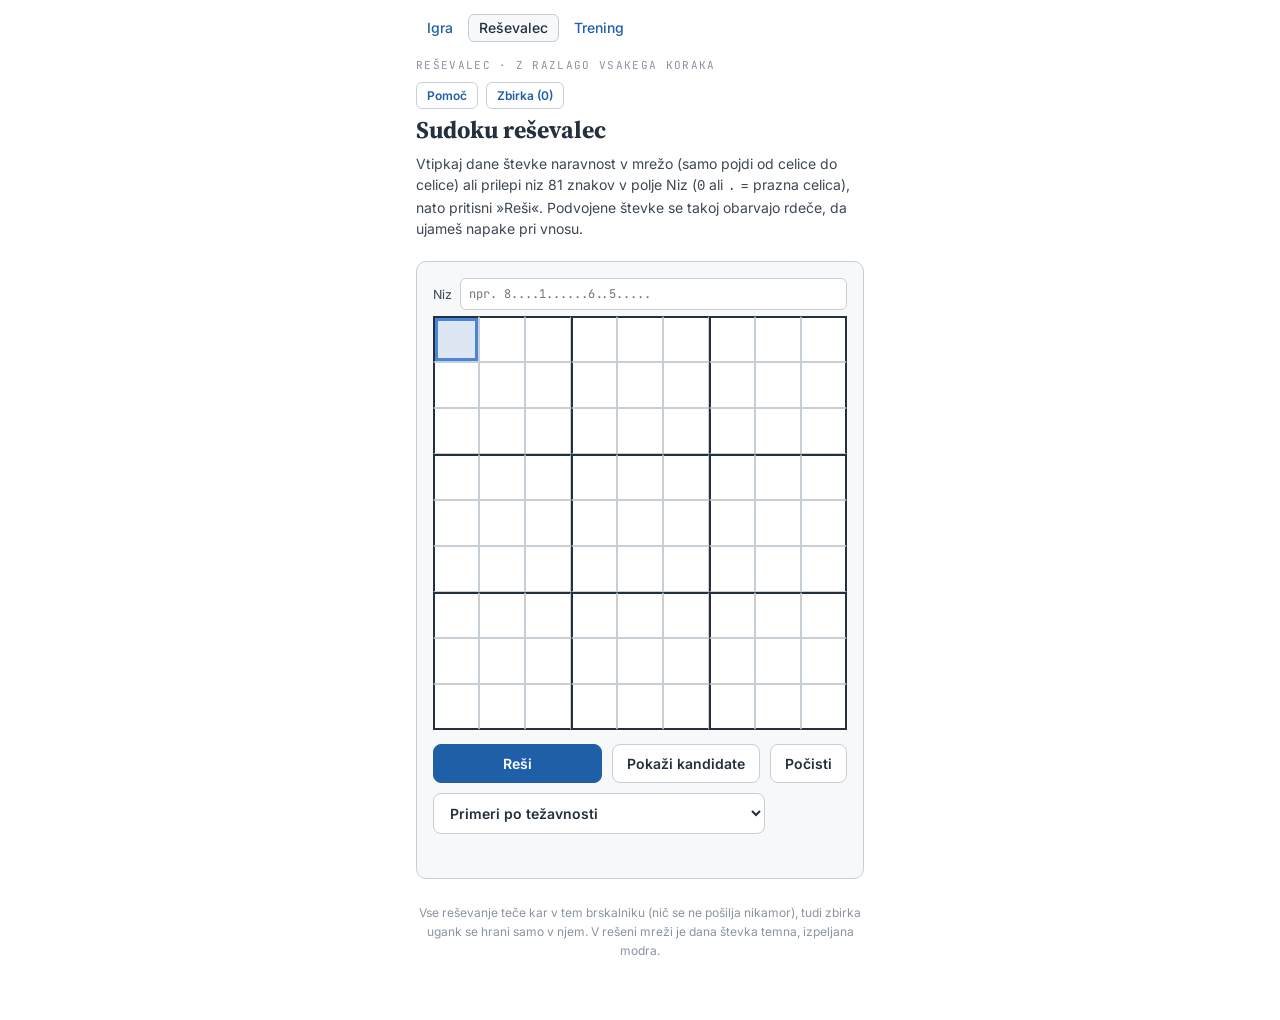
==== app/index.html @ 5d98befe "Naloga 10, korak 2: filtri in razvrščanje v oknu zbirke igre, krajši namig (D1), Pomoč igre - shared" ====
<!DOCTYPE html>
<html lang="sl">
<head>
<meta charset="UTF-8">
<meta name="viewport" content="width=device-width, initial-scale=1.0, maximum-scale=1">
<title>Sudoku reševalec</title>
<link rel="preconnect" href="https://fonts.googleapis.com">
<link href="https://fonts.googleapis.com/css2?family=JetBrains+Mono:wght@400;500;700&family=Source+Serif+4:opsz,wght@8..60,400;8..60,600;8..60,700&family=Inter:wght@400;500;600;700&display=swap" rel="stylesheet">
<link rel="stylesheet" href="../shared/base.css?v=2026-10-12.1941">
<link rel="stylesheet" href="../shared/zbirka.css?v=2026-10-12.1941">
<link rel="stylesheet" href="../shared/pomoc.css?v=2026-10-12.1941">
<link rel="stylesheet" href="app.css?v=2026-10-12.1941">
</head>
<body>

<header class="top">
  <nav id="aplikacije" class="aplikacije" aria-label="Aplikacije">
    <a href="../igra/index.html">Igra</a>
    <a href="../app/index.html" aria-current="page">Reševalec</a>
    <a href="../trening/index.html">Trening</a>
  </nav>
  <div class="top-row">
    <p class="eyebrow">Reševalec &middot; z razlago vsakega koraka</p>
    <div class="top-actions">
      <button type="button" id="pomocBtn" class="top-btn">Pomoč</button>
      <button type="button" id="libraryBtn" class="top-btn">Zbirka (0)</button>
    </div>
  </div>
  <h1>Sudoku reševalec</h1>
  <p>Vtipkaj dane števke naravnost v mrežo (samo pojdi od celice do celice) ali prilepi niz 81 znakov v polje Niz (<code>0</code> ali <code>.</code> = prazna celica), nato pritisni »Reši«. Podvojene števke se takoj obarvajo rdeče, da ujameš napake pri vnosu.</p>
</header>

<main>
  <div class="card">
    <label class="prilepi">Niz <input type="text" id="nizDanosti" autocomplete="off" spellcheck="false" placeholder="npr. 8....1......6..5....." aria-describedby="nizStatus"></label>
    <div id="nizStatus" aria-live="polite"></div>
    <div id="inputGrid"></div>
    <div class="btn-row">
      <button class="primary" id="solveBtn">Reši</button>
      <button id="candBtn">Pokaži kandidate</button>
      <button id="clearBtn">Počisti</button>
      <select id="exampleSelect" aria-label="Naloži vgrajen primer">
        <option value="" disabled selected hidden>Primeri po težavnosti</option>
      </select>
    </div>
    <div id="primerOpis" class="primer-opis" hidden></div>
    <div id="status"></div>
  </div>

  <div class="card" id="candSection" style="display:none;">
    <h2>Možni kandidati</h2>
    <p class="cand-hint">Krepke temne števke so dane. Ostalo so vse števke, ki jih glede na vrstico/stolpec/blok še ni mogoče izključiti (brez tehnik).</p>
    <div id="candidateGrid"></div>
  </div>

  <div class="card" id="results">
    <h2>Rešitev</h2>
    <div class="legend-grid">
      <span><b class="vz-dana">5</b>dana</span>
      <span><b class="vz-izpeljana">5</b>izpeljana</span>
    </div>
    <div id="solvedGrid"></div>
    <p class="cand-hint" style="margin-top:-6px;">Tapni mrežo za povečavo.</p>
    <div class="summary" id="summary"></div>
    <div id="saveRow" class="save-row" style="display:none;">
      <div id="saveMsg"></div>
      <div id="saveFields" class="save-fields">
        <label>Težavnost <select id="saveDifficulty"></select></label>
        <label>Opomba <input type="text" id="saveNote" maxlength="200" placeholder="neobvezno" autocomplete="off"></label>
      </div>
    </div>
    <button class="primary" id="openStepsBtn" style="width:100%;">Pokaži korake reševanja</button>
  </div>

  <div class="card" id="stepsCard" style="display:none;">
    <h2>Koraki reševanja</h2>
    <label class="filter-korakov">Pokaži <select id="stepsFilter"></select></label>
    <div class="steps-toolbar">
      <span id="progress"></span>
      <button id="resetChecks" class="majhen">Počisti kljukice</button>
    </div>
    <ol id="steps"></ol>
  </div>
</main>

<div id="lightbox">
  <span id="lightboxHint">tapni za zapiranje</span>
  <button id="lightboxClose" type="button">✕</button>
  <div id="lightboxScroll"><div id="lightboxInner"></div></div>
</div>

<div id="library" class="dialog" role="dialog" aria-modal="true" aria-labelledby="libTitle">
  <div class="dialog-panel">
    <div class="dialog-glava">
      <h2 id="libTitle">Zbirka ugank</h2>
      <button type="button" id="libClose" class="dialog-zapri" aria-label="Zapri">✕</button>
    </div>
    <p class="cand-hint">Zbirka je ista kot v igri. Izvoz zapiše vse uganke v datoteko Markdown. Uvoz jih doda obstoječim – pri isti uganki ohrani obstoječi zapis in dopolni le manjkajoče podatke. Brisanje odstrani uganko skupaj s shranjenim napredkom v igri. Vgrajeni primeri (seznam »Primeri po težavnosti«) niso del zbirke in se vanjo ne shranijo.</p>
    <div class="lib-tools">
      <button type="button" id="libExport">Izvozi</button>
      <button type="button" id="libImport">Uvozi</button>
      <button type="button" id="libDeleteAll" class="zbirka-izbrisi-vse">Izbriši vse</button>
      <input type="file" id="libFile" accept=".md,.txt,text/markdown,text/plain" hidden>
    </div>
    <div id="libStatus" class="lib-status"></div>
    <ul id="libList" class="zbirka-seznam"></ul>
  </div>
</div>

<div id="pomocDialog" class="dialog" role="dialog" aria-modal="true" aria-labelledby="pomocNaslov">
  <div class="dialog-panel dialog-navodila">
    <div class="dialog-glava">
      <h2 id="pomocNaslov">Pomoč</h2>
      <button type="button" class="dialog-zapri" data-zapri aria-label="Zapri">✕</button>
    </div>

    <h3 class="navodila-razdelek">Kako deluje</h3>
    <p>Vtipkaj dane števke v mrežo (s puščicami se premikaš med celicami) ali prilepi niz 81 znakov v polje <b>Niz</b> – prazna celica je <code>0</code> ali <code>.</code>. Vgrajeno uganko izbereš v seznamu <b>Primeri po težavnosti</b>: za vsako stopnjo in vsako tehniko je en primer, v vrstici je njegova glavna tehnika. Pod seznamom sta nato težavnost primera in vse tehnike, ki jih reševalec pri njem uporabi – glavna je krepko. Če je ista števka dvakrat v vrstici, stolpcu ali bloku, se obarva rdeče.</p>
    <p><b>Reši</b> uganko reši po korakih, kot bi jo reševal človek: v vsakem koraku uporabi najlažjo tehniko, ki kaj najde. <b>Pokaži kandidate</b> pokaže števke, ki so v praznih celicah še mogoče glede na vrstico, stolpec in blok – brez tehnik. <b>Počisti</b> izprazni mrežo.</p>

    <h3 class="navodila-razdelek">Rešitev in koraki</h3>
    <p>Pod rešeno mrežo je povzetek: katere tehnike je reševalec uporabil in kolikokrat. Dana števka je temna, izpeljana modra. Dotik mreže jo poveča.</p>
    <p><b>Pokaži korake reševanja</b> našteje korake z razlago. <b>Pokaži na mreži</b> pri koraku pokaže malo mrežo z oznakami koraka (pomen barv je pod njo); dotik male mreže jo poveča. S kljukico ob koraku označiš, da si ga že naredil, <b>Počisti kljukice</b> jih pobriše.</p>
    <p>Z okencem <b>Pokaži</b> na vrhu korakov izbereš, katere korake vidiš: vse, brez enojčkov ali samo korake ene tehnike. Koraki ostanejo oštevilčeni kot v celem seznamu, kljukice in števec veljajo za vse korake. Gumb ↑ spodaj desno te vrne na vrh strani.</p>
    <p>Povečano mrežo zapreš z dotikom, z ✕ ali s tipko <kbd>Esc</kbd>.</p>

    <h3 class="navodila-razdelek">Zbirka ugank</h3>
    <p>Uganko z natanko eno rešitvijo reševalec po reševanju shrani v zbirko in ji izračuna težavnost; težavnost in opombo lahko spremeniš v kartici <b>Rešitev</b>. Zbirka je ista kot v igri – isti seznam in isto število na gumbu <b>Zbirka</b>. V oknu <b>Zbirka ugank</b> uganko odpreš ali izbrišeš, z <b>Izvozi</b> in <b>Uvozi</b> zbirko preneseš na drugo napravo. Vgrajeni primeri niso del zbirke.</p>

    <h3 class="navodila-razdelek">Težavnost</h3>
    <p>Težavnost uganke je najtežja raven tehnik, brez katere uganke ni mogoče rešiti:</p>
    <ul id="pomocStopnje" class="navodila-stopnje"></ul>
    <p>Stopnja pove, katere tehnike zadoščajo. Reševalec lahko izbere drugo pot in uporabi druge tehnike – pri težki uganki na primer dve napredni, čeprav zadošča ena.</p>
    <p>Uganka, ki potrebuje tehnike, ki jih reševalec še ne pozna (brez ugibanja je ne reši), dobi <b>Presega tehnike</b>; reševalec jo reši s poskusom in protislovjem.</p>

    <h3 class="navodila-razdelek">Tehnike</h3>
    <p>Oznake tehnik so iste kot v treningu in igri. Pri koraku je tehnika napisana z oznako, npr. <b>4 · Skriti par</b> (angleško ime pokaže namig miške).</p>
    <div id="pomocTehnike"></div>
  </div>
</div>

<footer class="note">Vse reševanje teče kar v tem brskalniku (nič se ne pošilja nikamor), tudi zbirka ugank se hrani samo v njem. V rešeni mreži je dana števka temna, izpeljana modra.</footer>

<script src="../shared/engine.js?v=2026-10-12.1941"></script>
<script src="../shared/stanje.js?v=2026-10-12.1941"></script>
<script src="../shared/zbirka.js?v=2026-10-12.1941"></script>
<script src="../shared/zbirka-ui.js?v=2026-10-12.1941"></script>
<script src="../shared/generator.js?v=2026-10-12.1941"></script>
<script src="../shared/pomoc.js?v=2026-10-12.1941"></script>
<script src="../shared/sheme.js?v=2026-10-12.1941"></script>
<script src="../shared/navigacija.js?v=2026-10-12.1941"></script>
<script src="app.js?v=2026-10-12.1941"></script>
<script src="zbirka.js?v=2026-10-12.1941"></script>
</body>
</html>
---- shared/base.css ----
/* shared/base.css — skupne osnove za vse tri Sudoku aplikacije (reševalec, trening
   tehnik in igra). Vsebuje samo tisto, kar velja povsod. */

* {
  box-sizing: border-box;
}

/* Paleta, skupna vsem trem aplikacijam (faza 5, docs/faza5-nacrt.md, N1). Aplikacija doda
   samo svoje (trening barve tehnik, mreža v shared/mreza.css svoje barve). Podlaga strani je
   bela (odločitev 2026-09-23), kartice so sivkaste z obrobo. */
:root {
  --paper: #FFFFFF;
  --card: #F6F8F9;
  --ink: #24303D;
  --ink2: #3C4854;          /* sivo besedilo: opisi, pojasnila */
  --line: #C7CFD6;
  --pencil: #8A94A0;
  --red: #B23A2E;
  --red-bg: #F3DEDA;
  --blue: #1F5FA8;
  --blue-bg: #DDE7F3;
  --green: #2E7D5C;
  --green-bg: #DCEEE5;
  --amber: #9C6B12;
  --amber-bg: #F1E5C9;
  --purple: #7548A0;
  --purple-bg: #E7DEF0;
  /* Pisava značk in oznak ravni (.tag.t-single, .tag.t-pair, .badge-lahka, .badge-srednja):
     temnejša od --green in --amber, da je kontrast na podlagi vsaj 4,5 : 1 (4,7; z --green 4,1,
     z --amber 3,7 - XY-veriga, korak 2). Drugod ostaneta --green in --amber. */
  --green-ink: #2A7355;
  --amber-ink: #865C0F;
  /* Ekspertna raven (XY-veriga, docs/xy-veriga-nacrt.md, razdelek 7, O5): turkizna -
     oznaka koraka .tag.t-expert in značka EKSPERTNA v treningu (kontrast 5,2). */
  --turq: #0B6B6B;
  --turq-bg: #D2EFEF;
  /* Značka težavnosti »Ekstrem« (shared/zbirka.css): jasno turkizna podlaga s temno pisavo
     (6,5), opazno temnejša od --turq-bg (razmerje svetlosti 1,6). */
  --turq-dark: #6CC8C8;
  --turq-dark-ink: #05393A;
  /* Značka težavnosti »Zelo težka«: enak slog v vijolični - srednje močna podlaga s temno
     pisavo (6,3), jasno temnejša od »Težke« (--purple-bg, razmerje svetlosti 2,0). */
  --purple-dark: #B494D1;
  --purple-dark-ink: #2A1545;
  /* Izbrana celica (shared/mreza.css) in fokus v vnosni mreži (reševalec, okno »Nova
     uganka« v igri) - povsod enako (odločitev A2): modrikasta podlaga in 3 px modra obroba. */
  --izbira: #4A86D8;
  --izbira-bg: var(--blue-bg);
  /* Podlagi celic vzorca in izbrisa prikazanega koraka - povsod enaki (naloga 6, O1,
     docs/naloga6-nacrt.md): mreža igre in treninga (shared/mreza.css), mreže »Spoznaj« 3-13,
     mala mreža in povečava v reševalcu, legende, čipa v Pomoči igre in shema v Pomoči. Močnejši od
     --amber-bg / --red-bg, ker se bledi odtenki na nekaterih zaslonih slabo vidijo
     (docs/oznake-nacrt.md, O2); vzorec in izbris loči tudi svetlost. */
  --k-vzorec-bg: #EFD8A0;
  --k-izbris-bg: #F0B4AA;
  /* Kandidat v mreži igre in treninga ter v celicah vzorca in izbrisa v reševalcu (O2) - temnejši
     od --pencil, da je na podlagah zgoraj kontrast vsaj 4,28 : 1. */
  --kand-ink: #4A5561;
}

/* Atribut hidden mora skriti element vedno: pravilo z display (npr. display:flex
   na razredu) bi sicer povozilo privzeto skrivanje brskalnika. */
[hidden] {
  display: none !important;
}

body {
  margin: 0;
  padding: 0 0 60px;
  color: var(--ink);
  background: var(--paper);
  font-family: 'Inter', sans-serif;
}

/* ---------- skupne sestavine (faza 5, N3-N7): glava, kartica, gumbi, noga, oznake
   korakov. Širino glave, vsebine in noge nastavi aplikacija (480 / 560 / 960 px). ---------- */

/* glava: zavihki aplikacij, nadnaslov (z gumbi desno), naslov, neobvezen opis */
header.top {
  padding: 14px 16px 10px;
  margin: 0 auto;
}
/* zavihki »Igra · Reševalec · Trening« v svoji vrstici na vrhu glave (naloga 4c, O8 v
   docs/navigacija-nacrt.md): 28 px visoki, 16 px nad nadnaslovom - glava je višja za 32 px (zgornji
   odmik 26 -> 14 px). Trenutna aplikacija ima podlago kartice in obrobo, drugi dve sta modri povezavi. */
nav.aplikacije {
  display: flex;
  flex-wrap: wrap;
  gap: 4px;
  margin: 0 0 16px;
}
nav.aplikacije a {
  display: inline-block;
  height: 28px;
  line-height: 26px;
  padding: 0 10px;
  border: 1px solid transparent;
  border-radius: 6px;
  font-size: 14px;
  font-weight: 500;
  color: var(--blue);
  text-decoration: none;
}
nav.aplikacije a:hover { text-decoration: underline; }
nav.aplikacije a[aria-current="page"] {
  background: var(--card);
  border-color: var(--line);
  color: var(--ink);
  text-decoration: none;
  cursor: default;
}
header.top .top-row {
  display: flex;
  align-items: center;
  justify-content: space-between;
  gap: 10px;
  flex-wrap: wrap;
  margin: 0 0 6px;
}
header.top .eyebrow {
  font-family: 'JetBrains Mono', monospace;
  font-size: 11px;
  letter-spacing: 0.12em;
  text-transform: uppercase;
  color: var(--pencil);
  margin: 0;
}
header.top h1 {
  font-family: 'Source Serif 4', serif;
  font-weight: 700;
  font-size: 24px;
  line-height: 1.25;
  margin: 0;
}
header.top > p {
  font-size: 14px;
  line-height: 1.5;
  color: var(--ink2);
  margin: 8px 0 0;
}
.top-actions { display: flex; gap: 8px; }
.top-btn {
  font-size: 12px;
  padding: 5px 10px;
  border-radius: 6px;
  color: var(--blue);
}

/* kartica */
.card {
  background: var(--card);
  border: 1px solid var(--line);
  border-radius: 10px;
  padding: 16px;
  margin-top: 12px;
}
.card h2 {
  font-family: 'Source Serif 4', serif;
  font-size: 17px;
  margin: 0 0 8px;
}

/* gumbi: osnovni, glavni (.primary), majhen (.majhen), onemogočen */
button {
  font-family: 'Inter', sans-serif;
  font-weight: 600;
  font-size: 14px;
  padding: 10px 14px;
  border-radius: 8px;
  border: 1px solid var(--line);
  background: #fff;
  color: var(--ink);
  cursor: pointer;
}
button.primary {
  background: var(--blue);
  color: #fff;
  border-color: var(--blue);
}
button:disabled { cursor: default; opacity: 0.4; }
button:not(:disabled):active { filter: brightness(0.94); }
button.majhen { font-size: 12.5px; padding: 7px 11px; }

/* noga */
footer.note {
  margin: 24px auto 0;
  padding: 0 16px;
  font-size: 12px;
  color: var(--pencil);
  line-height: 1.6;
  text-align: center;
}

/* oznaka tehnike pri koraku (reševalec, igra); barva po ravni tehnike iz tagClass()
   v shared/engine.js: lahke zeleno, srednje (1-6) jantarno, napredne (7-12) vijolično,
   ekspertne (13) turkizno, poskus s protislovjem rdeče */
.tag {
  display: inline-block;
  font-family: 'JetBrains Mono', monospace;
  font-size: 11px;
  font-weight: 700;
  letter-spacing: 0.02em;
  padding: 3px 8px;
  border-radius: 5px;
}
.tag.t-single { background: var(--green-bg); color: var(--green-ink); }
.tag.t-pair { background: var(--amber-bg); color: var(--amber-ink); }
.tag.t-advanced { background: var(--purple-bg); color: var(--purple); }
.tag.t-expert { background: var(--turq-bg); color: var(--turq); }
.tag.t-chain { background: var(--red-bg); color: var(--red); }
.tag.t-basic { background: var(--blue-bg); color: var(--blue); }

/* navigacija po straneh (naloga 4c, shared/navigacija.js): kazalo tehnik – oznake E1 … 13 v barvah
   ravni (.tag.t-*), cilj za dotik vsaj 32 px (D3 v docs/navigacija-nacrt.md) – in okrogel plavajoč gumb
   »↑« 44 × 44 px spodaj desno (pri 320 px ne seže nad gumba kartice menija treninga) */
.kazalo-tehnik {
  display: flex;
  flex-wrap: wrap;
  gap: 6px;
}
.kazalo-tehnik button.tag {
  min-width: 36px;
  min-height: 32px;
  padding: 0 8px;
  font-size: 13px;
  line-height: 1;
  border: 1px solid transparent;
  border-radius: 6px;
}
.kazalo-tehnik button.tag:hover { border-color: currentColor; }
/* kazalo z imeni (meni treninga, naloga 6b – izrisiKazaloTehnik(…, { imena: true })): seznam v stolpcih vsaj
   230 px – pri telefonu en, pri 1280 px dva, vrstni red po stolpcih; vrstica je gumb čez vso širino stolpca
   (44 px): oznaka v barvi ravni (mere kot zgoraj), desno slovensko ime krepko in pod njim angleško */
.kazalo-tehnik.z-imeni {
  display: block;
  columns: 230px;
  column-gap: 12px;
}
.kazalo-vrstica {
  display: flex;
  align-items: center;
  gap: 10px;
  width: 100%;
  min-height: 44px;
  margin: 0 0 4px;
  padding: 5px 8px;
  break-inside: avoid;
  border: 1px solid transparent;
  background: transparent;
  text-align: left;
}
.kazalo-vrstica:hover { border-color: var(--line); background: var(--card); }
.kazalo-vrstica .tag {
  display: inline-flex;
  align-items: center;
  justify-content: center;
  flex: none;
  min-width: 36px;
  min-height: 32px;
  padding: 0 8px;
  font-size: 13px;
  line-height: 1;
  border-radius: 6px;
}
.kazalo-imena { display: flex; flex-direction: column; min-width: 0; line-height: 1.2; }
.kazalo-imena .si { font-size: 14px; font-weight: 700; color: var(--ink); }
.kazalo-imena .en { font-size: 12.5px; font-weight: 400; color: var(--ink2); }
/* Okrogel »↑«: na širokem zaslonu 16 px desno od stolpca z vsebino (širino stolpca poda aplikacija v
   --stolpec-vsebine), kadar ob stolpcu ni prostora, 16 px od desnega roba okna (naloga 6b, P2). 100 % je širina
   okna brez drsnika, v kateri je stolpec na sredini; 60 px = gumb 44 px in razmik 16 px. */
button.na-vrh {
  position: fixed;
  right: max(16px, calc((100% - var(--stolpec-vsebine, 100%)) / 2 - 60px));
  bottom: calc(16px + env(safe-area-inset-bottom, 0px));
  z-index: 20;
  width: 44px;
  height: 44px;
  padding: 0;
  border-radius: 50%;
  font-size: 20px;
  line-height: 1;
  color: var(--blue);
  background: var(--card);
  box-shadow: 0 2px 8px rgba(0, 0, 0, 0.18);
}
---- shared/zbirka.css ----
/* shared/zbirka.css — seznam ugank v zbirki (kartica uganke), skupen za reševalec
   in igro. Izris je v shared/zbirka-ui.js. Barve (--blue, --green, --red, --pencil,
   --line, --blue-bg) so iz shared/base.css. */

.zbirka-seznam{
  list-style:none;
  margin:0;
  padding:0;
  display:flex;
  flex-direction:column;
  gap:9px;
}
.zbirka-seznam li{
  background:#fff;
  border:1px solid var(--line);
  border-radius:9px;
  padding:11px 13px;
}
.zbirka-seznam li.trenutna{ border-color: var(--blue); box-shadow: inset 3px 0 0 var(--blue); }
.zbirka-seznam li.prazno{ font-size:13px; color: var(--pencil); background:transparent; border-style:dashed; }
/* Podnaslov skupine vgrajenih primerov (»Srednja · tehnika«) - droben, siv, podrejen naslovu
   razdelka; med skupinami prazna vrstica. */
.zbirka-seznam li.zb-skupina{
  background:transparent; border:0; padding:0 2px;
  font-family:'JetBrains Mono', monospace; font-size:11px; font-weight:500;
  letter-spacing:0.06em; text-transform:uppercase; color: var(--pencil);
}
.zbirka-seznam li.zb-skupina:not(:first-child){ margin-top:14px; }
/* Značka težavnosti (zbirkaZnacka() v shared/zbirka-ui.js): pri primeru v seznamu in pod
   seznamom primerov v reševalcu. */
.znacka-tezavnosti{ font-size:10.5px; padding:2px 7px; vertical-align:1px; }
/* »Zelo težka« – vijolična kot »Težka« (.tag.t-advanced), a s srednje močno podlago in temno pisavo;
   »Ekstrem« enako v turkizni (ekspertna raven, .tag.t-expert). */
.tag.znacka-zelo-tezka{ background: var(--purple-dark); color: var(--purple-dark-ink); }
.tag.znacka-ekstrem{ background: var(--turq-dark); color: var(--turq-dark-ink); }

/* 1. vrstica: težavnost · izvor · dodana (ali ime primera) */
.zb-vrstica{ font-size:14px; font-weight:600; }
.zb-trenutna{
  display:inline-block;
  font-size:11px;
  font-weight:600;
  color: var(--blue);
  background: var(--blue-bg);
  border-radius:10px;
  padding:1px 8px;
  vertical-align:1px;
  white-space:nowrap;
}
/* 2. vrstica: moje reševanje in stanje */
.zb-casi{ font-size:13px; color:var(--ink2); margin-top:2px; }
.zb-casi .v-teku{ color: var(--blue); }
.zb-casi .resena{ color: var(--green); font-weight:600; }
.zb-casi .napaka{ color: var(--red); }
/* 3. vrstica: danih · tehnike · koraki */
.zb-info{ font-family:'JetBrains Mono', monospace; font-size:12px; color: var(--pencil); margin-top:3px; }
.zb-opomba{ font-size:13.5px; color:var(--ink2); margin-top:6px; line-height:1.45; overflow-wrap:anywhere; }
.zb-gumbi{ display:flex; gap:8px; margin-top:9px; }
.zb-gumbi button{ font-size:12.5px; padding:7px 12px; }
.zb-gumbi button.danger{ color: var(--red); }
/* Filtri in razvrščanje nad seznamom (zbirkaUstvariFiltre() v shared/zbirka-ui.js): štiri okenca v mreži dva po
   dva, ime nad okencem; pod njimi vrstica »Prikazanih N od M« in »Počisti filtre«. Okence kot »Pokaži« nad koraki v
   reševalcu, z manjšim odmikom (6 px) in »…« pri predolgem napisu; vklopljen filter ima modro obrobo 2 px. */
.zbirka-filtri{ margin:8px 0 4px; }
.zb-filtri-mreza{ display:grid; grid-template-columns:minmax(0, 1fr) minmax(0, 1fr); gap:8px 10px; }
.zb-filter{ display:flex; flex-direction:column; gap:3px; min-width:0; font-size:12px; color: var(--ink2); }
.zb-filter select{
  width:100%;
  min-width:0;
  font-family:'Inter', sans-serif;
  font-size:14px;
  padding:7px 6px;
  border:1px solid var(--line);
  border-radius:6px;
  background:#fff;
  color: var(--ink);
  text-overflow:ellipsis;
  cursor:pointer;
}
.zb-filter select:focus{ outline:2px solid var(--blue); outline-offset:-1px; }
/* obroba 2 px, odmik za 1 px manjši - okence ostane enako veliko */
.zb-filter select.vklopljen{ border:2px solid var(--blue); padding:6px 5px; }
.zb-prikazanih{
  display:flex;
  align-items:center;
  justify-content:space-between;
  gap:10px;
  min-height:32px;
  margin-top:8px;
  font-size:13px;
  color: var(--ink2);
}
.zb-prikazanih button{ flex:none; }
/* "Izbriši vse" ob Izvozi/Uvozi (reševalec: .lib-tools, igra: .zbirka-gumbi) */
button.zbirka-izbrisi-vse{ color: var(--red); }
---- shared/pomoc.css ----
/* shared/pomoc.css — okno Pomoč, skupno igri, reševalcu in treningu (faza 6, korak c): okno
   (.dialog - prej v igra/igra.css; isti slog imata v igri tudi okni »Zbirka ugank« in »Nova
   uganka«), panel z razdelki, seznam tehnik in barve oznak v besedilu. Odpiranje in zapiranje ter
   seznam »Tehnike« sta v shared/pomoc.js. Naloži se za shared/base.css in pred slogi aplikacije. */

/* okno */
.dialog{
  display:none;
  position:fixed;
  inset:0;
  z-index:1500;
  background: rgba(36,48,61,0.6);
  overflow:auto;
  padding: 24px 16px;
}
.dialog.odprt{ display:block; }
.dialog-panel{
  max-width:480px;
  margin:0 auto;
  background: var(--card);
  border:1px solid var(--line);
  border-radius:10px;
  padding:18px;
}
.dialog-razlicica{
  margin:18px 0 0;
  font-size:12px;
  color:var(--ink2);
  text-align:center;
}
.dialog-glava{
  display:flex;
  align-items:center;
  justify-content:space-between;
  margin-bottom:10px;
}
.dialog-glava h2{ font-family:'Source Serif 4', serif; font-size:18px; margin:0; }
.dialog-zapri{ width:36px; height:36px; padding:0; border-radius:18px; font-size:16px; }

/* okno Pomoč: širši panel, razdelki, seznam tehnik */
.dialog-navodila{ max-width:660px; }
/* Naloga 4c, korak 3 (docs/navigacija-nacrt.md): lepljiva glava z »↑ Na vrh« in ✕ – samo v oknu Pomoč
   (O3, D1; okna Zbirka in Nova uganka ostanejo, kot so), pod njo kazalo razdelkov (O1), v razdelku
   »Tehnike« kazalo tehnik (O2, sestavina .kazalo-tehnik iz shared/base.css). Naslov razdelka in tehnika
   po pomiku iz kazala pristaneta pod glavo (scroll-margin-top > višina glave 53 px). Lepljiv element se
   ustavi ob robu odmika okna (.dialog ima zgoraj 24 px, ki jih zaradi drugih oken ne spreminjam), zato
   top: -24px – glava je ob vrhu zaslona in nad njo ne drsi besedilo. */
.dialog-navodila .dialog-glava{
  position:sticky;
  top:-24px;
  z-index:2;
  gap:8px;
  margin-bottom:12px;
  padding:8px 0;
  background:var(--card);
  border-bottom:1px solid var(--line);
}
.dialog-navodila .dialog-glava h2{ margin-right:auto; }
.dialog-na-vrh{ height:36px; padding:0 12px; border-radius:18px; font-size:13px; color:var(--blue); white-space:nowrap; }
/* popravek A po ročnem pregledu: napisa »↑ Na vrh« in »↑ Tehnike« eden nad drugim, neaktivni neviden – gumb je
   vedno širok kot daljši napis, glava se ob menjavi ne spremeni */
.dialog-na-vrh:not([hidden]){ display:inline-grid; align-items:center; justify-items:center; }
.dialog-na-vrh > span{ grid-area:1 / 1; }
.dialog-na-vrh:not([data-napis="tehnike"]) .napis-tehnike, .dialog-na-vrh[data-napis="tehnike"] .napis-vrh{ visibility:hidden; }
.pomoc-kazalo{ display:flex; flex-wrap:wrap; gap:6px; }
.pomoc-kazalo button{ min-height:32px; padding:4px 10px; border-radius:6px; font-size:12.5px; color:var(--blue); }
.dialog-navodila .kazalo-tehnik{ margin:0 0 12px; }
.dialog-navodila .navodila-razdelek, .dialog-navodila .tehnike li, .dialog-navodila .kazalo-tehnik{ scroll-margin-top:64px; }
.navodila-razdelek{
  font-family:'Source Serif 4', serif;
  font-size:16px;
  margin:18px 0 8px;
  padding-top:12px;
  border-top:1px solid var(--line);
}
/* podnaslov v razdelku (igra: »Kako igrati«, »Zbirka ugank« - po tem, kar je na zaslonu) */
.navodila-podnaslov{ font-size:13.5px; font-weight:600; color:var(--ink); margin:12px 0 4px; }
.dialog-navodila p, .dialog-navodila li{ font-size:13px; color:var(--ink2); line-height:1.6; }
.dialog-navodila p{ margin:0 0 9px; }
.navodila-stopnje, .tehnike{ margin:0 0 9px; padding-left:22px; }
.navodila-stopnje li{ margin-bottom:4px; }
/* Seznam tehnik: oznaka (E1, E2, 1..12) je izrecna, ker je <ol> ne zna izpisati; značka ravni
   ima barve oznake koraka (.tag.t-* v shared/base.css). */
.tehnike{ list-style:none; padding-left:0; }
.tehnike li{ margin-bottom:12px; }
.tehnike .tehnika-oznaka{ display:inline-block; min-width:3em; font-family:'JetBrains Mono', monospace; font-weight:700; color: var(--blue); }
.tehnike b{ font-family:'Source Serif 4', serif; font-size:14px; color: var(--ink); }
.tehnike .tehnika-raven{ font-size:10px; vertical-align:1px; }
.tehnike p{ margin:2px 0 0; }
.tehnike p + p{ margin-top:4px; }
/* Shema vzorca pod posledico (1-12), zložljivo, privzeto zaprto (faza 3a, korak 4). */
.tehnike .tehnika-shema{ margin-top:4px; }
.tehnike .tehnika-shema summary{ cursor:pointer; color:var(--blue); font-weight:600; font-size:13px; width:max-content; }
/* barve oznak v besedilu (kot na mreži): podlagi kot celice koraka (naloga 6, O3) - »jantarne« s temno
   pisavo (beseda opisuje podlago), »rdeče prečrtani« temno krepko z rdečo črto 2 px kot kandidat na mreži */
.vzorec-vzorec{ background: var(--k-vzorec-bg); color: var(--ink); padding:0 3px; border-radius:3px; }
.vzorec-izbris{ background: var(--k-izbris-bg); color: var(--ink); font-weight:700; padding:0 3px; border-radius:3px; text-decoration: line-through var(--red) 2px; }
.vzorec-vpis{ background: var(--green-bg); color: var(--green); padding:0 3px; border-radius:3px; }

/* ---------- shema vzorca pri razlagi tehnik 1–12 (faza 3a, shared/sheme.js) ----------
   Podlagi sta podlagi celic koraka iz palete (shared/base.css, naloga 6, O1), okvir kot --okvir-vzorec
   v trening/trening.css (tu pod svojim imenom, ker se slog naloži tudi v igri in reševalcu). Risba se prilagodi širini
   (največ 327 px – na širokem zaslonu se ne poveča). */
:root{
  --shema-vzorec-bg:var(--k-vzorec-bg);
  --shema-vzorec-okvir:#C8A020;
  --shema-izbris-bg:var(--k-izbris-bg);
  --shema-povezava:#A8820E;
  --shema-vzorec2-bg:#FAF0D6;
}
.shema{ margin:8px 0 0; }
.shema-okvir{ line-height:0; }
.shema-risba{ display:block; width:100%; height:auto; }
.shema-risba .sh-vzorec{ fill:var(--shema-vzorec-bg); stroke:var(--shema-vzorec-okvir); stroke-width:2.5; }
/* Celica vzorca druge vrste (W-krilo: celici povezave, XY-krilo: krili – popravka po pregledu
   koraka 3 in ročnem pregledu faze 3a): samo bledejša podlaga, okvir poln kot pri celicah vzorca. */
.shema-risba .sh-vzorec2{ fill:var(--shema-vzorec2-bg); }
.shema-risba .sh-izbris{ fill:var(--shema-izbris-bg); }
.shema-risba .sh-tanka{ stroke:var(--line); stroke-width:1; }
.shema-risba .sh-debela{ stroke:var(--ink); stroke-width:2; }
.shema-risba .sh-okvir{ fill:none; stroke:var(--ink); stroke-width:2.5; }
.shema-risba text{ font-family:'JetBrains Mono', monospace; font-size:13px; text-anchor:middle; }
.shema-risba .sh-crka{ fill:var(--ink); font-weight:500; }
.shema .sh-drugi{ fill:var(--pencil); }
/* Prečrtan kandidat: črka (pike) v barvi drugih, čez njo rdeča črta (popravek po pregledu koraka 2 –
   rdeča črka z rdečo črto je bila videti kot zvezdica). Enako v legendi (.shema-izbris). */
.shema .sh-crta-izbris{ stroke:var(--red); stroke-width:2; stroke-linecap:round; }
.shema-legenda{ display:flex; flex-wrap:wrap; gap:4px 14px; font-size:12.5px; margin-top:6px; color:var(--ink2); }
.shema-sw{ display:inline-block; width:14px; height:14px; border-radius:3px; vertical-align:-2px; margin-right:5px; }
.shema-sw-vzorec{ background:var(--shema-vzorec-bg); border:2px solid var(--shema-vzorec-okvir); }
.shema-sw-vzorec2{ background:var(--shema-vzorec2-bg); border:2px solid var(--shema-vzorec-okvir); }
.shema-sw-izbris{ background:var(--shema-izbris-bg); }
.shema-izbris{ color:var(--ink); font-weight:500; text-decoration:line-through var(--red) 2px; font-family:'JetBrains Mono', monospace; margin-right:5px; }
/* Povezave (sheme 9–11): povezava polna jantarna, celici se vidita črtkana jantarna, celica izbrisa
   vidi črtkana rdeča; v legendi kratka črta. Naslov risbe pri 9 (dve risbi). */
.shema .sh-povezava, .shema .sh-vidita{ stroke:var(--shema-povezava); stroke-width:2.5; stroke-linecap:round; }
.shema .sh-vidita{ stroke-dasharray:5 4; stroke-linecap:butt; }
.shema .sh-vidi{ stroke:var(--red); stroke-width:1.75; stroke-dasharray:4 3; }
.shema-sw-crta svg{ display:inline-block; width:24px; height:14px; vertical-align:-2px; margin-right:5px; }
.shema .shema-naslov{ font-size:13px; font-weight:600; color:var(--ink); margin:10px 0 4px; }
.shema .shema-naslov:first-child{ margin-top:0; }
.shema-izbris-drugi svg{ display:inline-block; width:17px; height:14px; vertical-align:-2px; margin-right:5px; }
.shema .shema-sklep{ font-size:13px; color:var(--ink); line-height:1.5; margin:6px 0 0; }
.shema .shema-crke, .shema .shema-opomba, .shema .shema-enako{ font-size:12.5px; color:var(--ink2); line-height:1.5; margin:4px 0 0; }
---- app/app.css ----
/* app/app.css — stili za Sudoku reševalec. Skupne osnove so v ../shared/base.css */

  /* paleta in bela podlaga so v ../shared/base.css */
  :root{
    /* velikost celice vnosne mreže in rešitve (--cs), mreže kandidatov (--ccs) in male
       mreže koraka (--mcs-koraka); za brskalnike brez enot vsebnika - spodaj @supports */
    --cs: min(10.2vw, 48px);
    --ccs: min(10.5vw, 50px);
    --zcs: 42px;
  }
  /* Mreže so široke natanko kot kartica (oz. korak): celica = širina vsebnika / 9 (cqi),
     neodvisno od odmikov strani in kartice in od drsnika okna. Vsebnik (kartica, ovoj male
     mreže) nima potomcev s position:fixed - povečan prikaz in okno zbirke sta otroka body. */
  @supports (width: 1cqi){
    .card, .mini-container{ container-type: inline-size; }
    #inputGrid, #solvedGrid{ --cs: min(calc(100cqi / 9), 48px); }
    #candidateGrid{ --ccs: min(calc(100cqi / 9), 50px); }
  }
  /* reset, body, glava, kartica, gumbi, noga in oznake korakov so v shared/base.css - tu je
     samo tisto, kar je specifično za to aplikacijo (širina 480 px) */
  header.top, footer.note{ max-width: 480px; }

  main{
    max-width: 480px;
    margin: 0 auto;
    padding: 0 16px;
  }
  /* širina stolpca kartic (main brez odmikov) - ob njem je okrogel »↑« (shared/base.css) */
  button.na-vrh{ --stolpec-vsebine: 448px; }

  /* ---------- vnosna mreža ---------- */
  #inputGrid{
    display:grid;
    grid-template-columns: repeat(9, var(--cs));
    grid-template-rows: repeat(9, var(--cs));
    justify-content:center;
    margin: 4px auto 14px;
    background:#fff;
    width:max-content;
  }
  #inputGrid input{
    width: var(--cs);
    height: var(--cs);
    text-align:center;
    font-family:'JetBrains Mono', monospace;
    font-weight:700;
    font-size: calc(var(--cs) * 0.5);
    color: var(--ink); /* danosti temne, kot v igri (faza 5, N9) */
    background:#fff;
    border: 1px solid var(--line);
    padding:0;
    -webkit-appearance:none;
    appearance:none;
    outline-offset:-2px;
  }
  /* fokus = izbrana celica, kot v igri in treningu (--izbira, --izbira-bg v shared/base.css) */
  #inputGrid input:focus{
    outline:none;
    background: var(--izbira-bg);
    box-shadow: inset 0 0 0 3px var(--izbira);
  }
  #inputGrid input.given-style{ color: var(--ink); }
  #inputGrid input.conflict{
    background: var(--red-bg) !important;
    color: var(--red) !important;
  }
  /* debele obrobe med bloki */
  #inputGrid input[data-c="0"]{ border-left: 2px solid var(--ink); }
  #inputGrid input[data-c="3"], #inputGrid input[data-c="6"]{ border-left: 2px solid var(--ink); }
  #inputGrid input[data-c="8"]{ border-right: 2px solid var(--ink); }
  #inputGrid input[data-r="0"]{ border-top: 2px solid var(--ink); }
  #inputGrid input[data-r="3"], #inputGrid input[data-r="6"]{ border-top: 2px solid var(--ink); }
  #inputGrid input[data-r="8"]{ border-bottom: 2px solid var(--ink); }

  /* ---------- mreža kandidatov ---------- */
  #candidateGrid{
    display:grid;
    grid-template-columns: repeat(9, var(--ccs));
    grid-template-rows: repeat(9, var(--ccs));
    justify-content:center;
    margin: 4px auto 4px;
    background:#fff;
  }
  #candidateGrid .ccell{
    width: var(--ccs);
    height: var(--ccs);
    border: 1px solid var(--line);
    display:flex;
    align-items:center;
    justify-content:center;
  }
  /* dana števka temna in krepka, kot v igri (faza 5, N9) */
  #candidateGrid .ccell.given{
    font-family:'JetBrains Mono', monospace;
    font-weight:800;
    font-size: calc(var(--ccs) * 0.5);
    color:#000;
  }
  #candidateGrid .candgrid{
    display:grid;
    grid-template-columns:repeat(3,1fr);
    grid-template-rows:repeat(3,1fr);
    width:100%;
    height:100%;
  }
  #candidateGrid .cand{
    display:flex;
    align-items:center;
    justify-content:center;
    font-family:'JetBrains Mono', monospace;
    font-size: calc(var(--ccs) * 0.26);
    color: var(--pencil);
  }
  #candidateGrid .cand.hidden{ visibility:hidden; }
  #candidateGrid .ccell[data-c="0"]{ border-left: 2px solid var(--ink); }
  #candidateGrid .ccell[data-c="3"], #candidateGrid .ccell[data-c="6"]{ border-left: 2px solid var(--ink); }
  #candidateGrid .ccell[data-c="8"]{ border-right: 2px solid var(--ink); }
  #candidateGrid .ccell[data-r="0"]{ border-top: 2px solid var(--ink); }
  #candidateGrid .ccell[data-r="3"], #candidateGrid .ccell[data-r="6"]{ border-top: 2px solid var(--ink); }
  #candidateGrid .ccell[data-r="8"]{ border-bottom: 2px solid var(--ink); }
  .cand-hint{
    font-size:12px;
    color:var(--pencil);
    margin: 0 0 10px;
    line-height:1.5;
  }

  .btn-row{
    display:flex;
    gap:10px;
    flex-wrap:wrap;
  }
  /* »Reši« zapolni vrstico (gumbi so v shared/base.css) */
  .btn-row .primary{ flex:1; }
  /* spustni seznam "Primer" - videz kot ostali gumbi v vrstici; ne širši od kartice
     (sicer je širok kot najdaljše ime primera) */
  .btn-row select{
    max-width:100%;
    font-family:'Inter', sans-serif;
    font-weight:600;
    font-size:14px;
    padding: 10px 12px;
    border-radius: 8px;
    border: 1px solid var(--line);
    background:#fff;
    color: var(--ink);
    cursor:pointer;
  }

  /* Opis vgrajenega primera pod seznamom »Primeri po težavnosti« (izrisiOpisPrimera() v app.js). */
  .primer-opis{ font-size:13px; color: var(--ink2); margin-top:10px; line-height:1.5; }
  .primer-opis > div + div{ margin-top:3px; }

  #status{
    font-size:13px;
    color: var(--pencil);
    margin-top:10px;
    min-height: 18px;
    line-height:1.5;
  }
  #status.err{ color: var(--red); }
  #status.ok{ color: var(--green); }
  #status.warn{ color: var(--amber); }

  /* ---------- polje Niz nad vnosno mrežo ---------- */
  .prilepi{
    display:flex;
    align-items:center;
    gap:8px;
    font-size:12.5px;
    color:var(--ink2);
    margin-bottom:6px;
  }
  .prilepi input{
    flex:1;
    min-width:0;
    font-family:'JetBrains Mono', monospace;
    font-size:12px;
    padding:7px 8px;
    border:1px solid var(--line);
    border-radius:6px;
    background:#fff;
    color: var(--ink);
  }
  .prilepi input:focus{ outline: 2px solid var(--blue); outline-offset:-1px; }
  #nizStatus{ font-size:12.5px; line-height:1.5; min-height:0; margin-bottom:6px; }
  #nizStatus:empty{ margin-bottom:0; }
  #nizStatus.err{ color: var(--red); }

  /* ---------- rezultati ---------- */
  #results{ display:none; }

  #solvedGrid{
    display:grid;
    grid-template-columns: repeat(9, var(--cs));
    grid-template-rows: repeat(9, var(--cs));
    justify-content:center;
    margin: 4px auto 16px;
    background:#fff;
  }
  #solvedGrid div{
    width: var(--cs);
    height: var(--cs);
    display:flex;
    align-items:center;
    justify-content:center;
    font-family:'JetBrains Mono', monospace;
    font-weight:700;
    font-size: calc(var(--cs) * 0.5);
    color: var(--ink);
    border: 1px solid var(--line);
  }
  /* dana števka temna in krepka, izpeljana modra - kot v igri dana in vpisana (faza 5, N9) */
  #solvedGrid div.was-given{
    color: #000;
    font-weight: 800;
  }
  #solvedGrid div.was-solved{
    color: var(--blue);
  }
  .legend-grid{
    display:flex;
    gap:16px;
    font-size:12.5px;
    color:var(--ink2);
    margin: -6px 0 14px;
  }
  .legend-grid span{ display:inline-flex; align-items:center; gap:6px; }
  .legend-grid b{ font-family:'JetBrains Mono', monospace; font-size:14px; }
  .legend-grid .vz-dana{ color:#000; font-weight:800; }
  .legend-grid .vz-izpeljana{ color: var(--blue); font-weight:700; }
  #solvedGrid div[data-c="0"]{ border-left: 2px solid var(--ink); }
  #solvedGrid div[data-c="3"], #solvedGrid div[data-c="6"]{ border-left: 2px solid var(--ink); }
  #solvedGrid div[data-c="8"]{ border-right: 2px solid var(--ink); }
  #solvedGrid div[data-r="0"]{ border-top: 2px solid var(--ink); }
  #solvedGrid div[data-r="3"], #solvedGrid div[data-r="6"]{ border-top: 2px solid var(--ink); }
  #solvedGrid div[data-r="8"]{ border-bottom: 2px solid var(--ink); }

  .summary{
    display:flex;
    flex-wrap:wrap;
    gap:6px 10px;
    font-size:12.5px;
    font-family:'JetBrains Mono', monospace;
    color:var(--pencil);
    margin-bottom:14px;
  }
  .summary span b{ color:var(--ink); }

  /* okence »Pokaži« nad koraki (filter, naloga 6b) - čez vso širino kartice, videz kot polje Niz */
  .filter-korakov{
    display:flex;
    align-items:center;
    gap:8px;
    font-size:13px;
    color:var(--ink2);
    margin-bottom:10px;
  }
  .filter-korakov select{
    flex:1;
    min-width:0;
    font-family:'Inter', sans-serif;
    font-size:14px;
    padding:7px 8px;
    border:1px solid var(--line);
    border-radius:6px;
    background:#fff;
    color: var(--ink);
    cursor:pointer;
  }
  .filter-korakov select:focus{ outline: 2px solid var(--blue); outline-offset:-1px; }
  .steps-toolbar{
    display:flex;
    align-items:center;
    justify-content:space-between;
    margin-bottom:14px;
  }
  #steps{
    list-style:none;
    margin:0;
    padding:0;
    display:flex;
    flex-direction:column;
    gap:9px;
  }
  #steps li{
    border: 1px solid var(--line);
    border-radius:9px;
    padding:11px 13px 11px 42px;
    background:#fff;
    position:relative;
  }
  #steps li input.done-check{
    position:absolute;
    left:13px;
    top:13px;
    width:19px;
    height:19px;
    accent-color: var(--green);
    cursor:pointer;
  }
  #steps li.done{
    background: var(--green-bg);
    border-color: var(--green);
  }
  #steps li.done .msg{
    color: var(--pencil);
    text-decoration: line-through;
    text-decoration-color: var(--pencil);
  }
  #steps li.done .tag{ opacity:0.6; }
  #progress{
    font-family:'JetBrains Mono', monospace;
    font-size:13px;
    color:var(--pencil);
  }
  #steps li .tag{ margin-bottom:6px; }
  #steps li .msg{ font-size:14.5px; line-height:1.55; color:var(--ink2); }
  #steps li .idx{ color:var(--pencil); font-family:'JetBrains Mono', monospace; font-size:11.5px; margin-right:4px; }


  /* ---------- lightbox: tapni katerokoli mrežo za povečan prikaz ---------- */
  #lightbox{
    display:none;
    position:fixed;
    inset:0;
    z-index:2000;
    background: rgba(36,48,61,0.94);
    padding: 60px 14px 24px;
  }
  #lightboxClose{
    position:fixed;
    top:12px;
    right:14px;
    z-index:2001;
    width:42px;
    height:42px;
    border-radius:21px;
    border:none;
    background:#fff;
    color:var(--ink);
    font-size:19px;
    font-weight:700;
    cursor:pointer;
    padding:0;
  }
  #lightboxHint{
    position:fixed;
    top:20px;
    left:16px;
    z-index:2001;
    font-size:12px;
    color:#fff;
    font-family:'JetBrains Mono', monospace;
    opacity:0.75;
  }
  /* Povečana mreža je vsa v oknu: celica je največ 52 px (rešitev 48 px - app.js), sicer iz
     širine in višine drsnega območja (odmik notranjosti 2 × 10 px, obroba mreže 2 px, naslov
     koraka pribl. 34 px). Prej je bila celica stalna in mreža (470 px) je bila na telefonu
     širša od zaslona; centriranje z justify-content je preliv razdelilo na obe strani, zato
     levega dela ni bilo mogoče doseči. Sredino zdaj da margin:auto notranjosti - pri prelivu
     je 0, mreža se začne na levem robu. */
  #lightboxScroll{
    width:100%;
    height:100%;
    overflow:auto;
    display:flex;
    align-items:flex-start;
    --mcs-povecave: min(calc((100vw - 50px) / 9), calc((100vh - 140px) / 9));
  }
  @supports (width: 1cqw){
    #lightboxScroll{
      container-type: size;
      --mcs-povecave: min(calc((100cqw - 22px) / 9), calc((100cqh - 56px) / 9));
    }
  }
  #lightboxInner{
    background:#fff;
    border-radius:10px;
    padding:10px;
    margin:auto;
    cursor:zoom-out;
  }

  /* ---------- mini mreža za posamezen korak ---------- */
  .mini-toggle{
    display:block;
    margin-top:9px;
    font-size:12px;
    padding:6px 10px;
    border-radius:6px;
    border:1px solid var(--line);
    background:#fff;
    color:var(--blue);
    font-weight:600;
    cursor:pointer;
  }
  /* ovoj male mreže sega čez levi odmik koraka (prostor kljukice) - simetrično z desnim
     (13 px), da so celice na telefonu čim večje; mreža ima 1 px obrobe na vsaki strani */
  .mini-container{
    margin-top:10px;
    margin-left:-29px;
    padding-top:2px;
    --mcs-koraka: min(9.8vw, 42px);
  }
  @supports (width: 1cqi){
    .mini-container{ --mcs-koraka: min(calc((100cqi - 2px) / 9), 42px); }
  }
  .mini-grid{
    --mcs: min(9.8vw, 42px);
    display:grid;
    grid-template-columns: repeat(9, var(--mcs));
    grid-template-rows: repeat(9, var(--mcs));
    width:max-content;
    margin: 0 auto;
    background:#fff;
    border:1px solid var(--line);
    cursor: zoom-in;
  }
  .mini-grid .mcell{
    width: var(--mcs);
    height: var(--mcs);
    display:flex;
    align-items:center;
    justify-content:center;
    position:relative;
    border: 1px solid #DDE1E5;
  }
  .mini-grid .mcell[data-c="0"]{ border-left: 2px solid var(--ink); }
  .mini-grid .mcell[data-c="3"], .mini-grid .mcell[data-c="6"]{ border-left: 2px solid var(--ink); }
  .mini-grid .mcell[data-c="8"]{ border-right: 2px solid var(--ink); }
  .mini-grid .mcell[data-r="0"]{ border-top: 2px solid var(--ink); }
  .mini-grid .mcell[data-r="3"], .mini-grid .mcell[data-r="6"]{ border-top: 2px solid var(--ink); }
  .mini-grid .mcell[data-r="8"]{ border-bottom: 2px solid var(--ink); }

  /* dana temna, izpeljana modra (faza 5, N9), števka koraka zelena */
  .mini-grid .mcell.given{
    font-family:'JetBrains Mono', monospace;
    font-weight:800;
    font-size: calc(var(--mcs) * 0.52);
    color:#000;
  }
  .mini-grid .mcell.solved-num{
    font-family:'JetBrains Mono', monospace;
    font-weight:700;
    font-size: calc(var(--mcs) * 0.52);
    color: var(--blue);
  }
  .mini-grid .mcell.willset{
    font-family:'JetBrains Mono', monospace;
    font-weight:800;
    font-size: calc(var(--mcs) * 0.52);
    color: var(--green);
    background: var(--green-bg);
  }
  /* podlagi celic vzorca in izbrisa iz palete - enaki kot v igri in treningu (naloga 6, O1) */
  .mini-grid .mcell.hl-source{ background: var(--k-vzorec-bg); }
  .mini-grid .mcell.hl-elimonly{ background: var(--k-izbris-bg); }

  /* Vrstice in stolpci se smejo skrčiti pod višino vrstice besedila (minmax(0, 1fr), višina
     vrstice 1): s privzeto višino (pribl. 1,3 × pisava) so bile tri vrstice višje od celice
     in spodnja (7, 8, 9) je segla v celico spodaj - 5 px pri 42 px, 7 px pri 31 px (popravek
     po ročnem pregledu faze 6). */
  .mcandgrid{
    display:grid;
    grid-template-columns:repeat(3,minmax(0,1fr));
    grid-template-rows:repeat(3,minmax(0,1fr));
    width:100%;
    height:100%;
  }
  .mcand{
    display:flex;
    align-items:center;
    justify-content:center;
    font-family:'JetBrains Mono', monospace;
    font-size: calc(var(--mcs) * 0.27);
    line-height:1;
    color: var(--pencil);
  }
  /* v celicah vzorca in izbrisa temnejši kot v igri in treningu (naloga 6, O2): --pencil bi imel na
     rožnati podlagi kontrast 1,73 : 1, --kand-ink 4,28. :where() da specifičnost .mcand, zato
     .mcand-veriga in .mcand-elim spodaj ostaneta bela oziroma rdeča. */
  :where(.mini-grid .mcell.hl-source, .mini-grid .mcell.hl-elimonly) .mcand{ color: var(--kand-ink); }
  .mcand-empty{ visibility:hidden; }
  /* XY-veriga (O4, docs/xy-veriga-nacrt.md): zaporedna številka celice verige na praznem mestu
     kandidata - majhna polna jantarna oznaka v polju kandidata, zato ne sega iz celice in ne
     prekrije kandidata (kontrast bele na --amber-ink 5,9 : 1) */
  .mcand-veriga{
    margin:4%;
    border-radius:2px;
    background: var(--amber-ink);
    color:#fff;
    font-weight:700;
  }
  /* kandidat za izbris: temna krepka števka z rdečo črto 2 px (naloga 6, kot v igri in treningu) */
  .mcand-elim{
    color: var(--ink);
    font-weight:700;
    text-decoration: line-through var(--red) 2px;
  }

  .mini-legend{
    display:flex;
    flex-wrap:wrap;
    gap:8px 14px;
    justify-content:center;
    font-size:11px;
    color:var(--pencil);
    margin: 10px 0 2px;
  }
  .mini-legend span{ display:inline-flex; align-items:center; gap:5px; }
  .mini-legend .sw{ width:11px; height:11px; border-radius:3px; border:1px solid rgba(0,0,0,0.15); }
  /* vzorčki legende kot celice male mreže (hl-source, mcand-elim na hl-elimonly, willset) */
  .mini-legend .sw-vzorec{ background:var(--k-vzorec-bg); border-color:var(--amber); }
  .mini-legend .sw-stevka{
    justify-content:center; min-width:15px; height:15px; border-radius:3px;
    font-family:'JetBrains Mono', monospace; font-weight:700; font-size:11px;
  }
  .mini-legend .sw-izbris{ background:var(--k-izbris-bg); color:var(--ink); font-weight:700; text-decoration:line-through var(--red) 2px; }
  .mini-legend .sw-vpis{ background:var(--green-bg); color:var(--green); }
  .mini-legend .sw-veriga{ background:var(--amber-ink); color:#fff; }
  .mini-container .mini-povecava{ text-align:center; margin:4px 0 0; }

  /* ---------- zbirka ugank ---------- */

  .save-row{
    border-top:1px dashed var(--line);
    padding-top:12px;
    margin-bottom:14px;
  }
  #saveMsg{
    font-size:12.5px;
    font-weight:600;
    color: var(--green);
    margin-bottom:8px;
  }
  #saveMsg.err{ color: var(--red); }
  .save-fields{
    display:flex;
    flex-wrap:wrap;
    gap:8px 14px;
  }
  .save-fields label{
    display:flex;
    align-items:center;
    gap:6px;
    font-size:12.5px;
    color:var(--ink2);
  }
  .save-fields label:last-child{ flex:1; min-width:180px; }
  .save-fields select, .save-fields input{
    font-family:'Inter', sans-serif;
    font-size:13px;
    padding:6px 8px;
    border:1px solid var(--line);
    border-radius:6px;
    background:#fff;
    color: var(--ink);
  }
  .save-fields input{ flex:1; min-width:0; }

  /* okno zbirke (#library): okno, panel, glava in ✕ so skupni razredi .dialog* iz
     ../shared/pomoc.css (faza 7); tu ostaneta vrstica gumbov in status */
  .lib-tools{
    display:flex;
    gap:10px;
    margin-bottom:10px;
  }
  .lib-status{
    font-size:13px;
    color: var(--green);
    min-height:18px;
    margin-bottom:8px;
    line-height:1.5;
  }
  .lib-status.err{ color: var(--red); }
  /* seznam ugank (#libList) je v ../shared/zbirka.css */
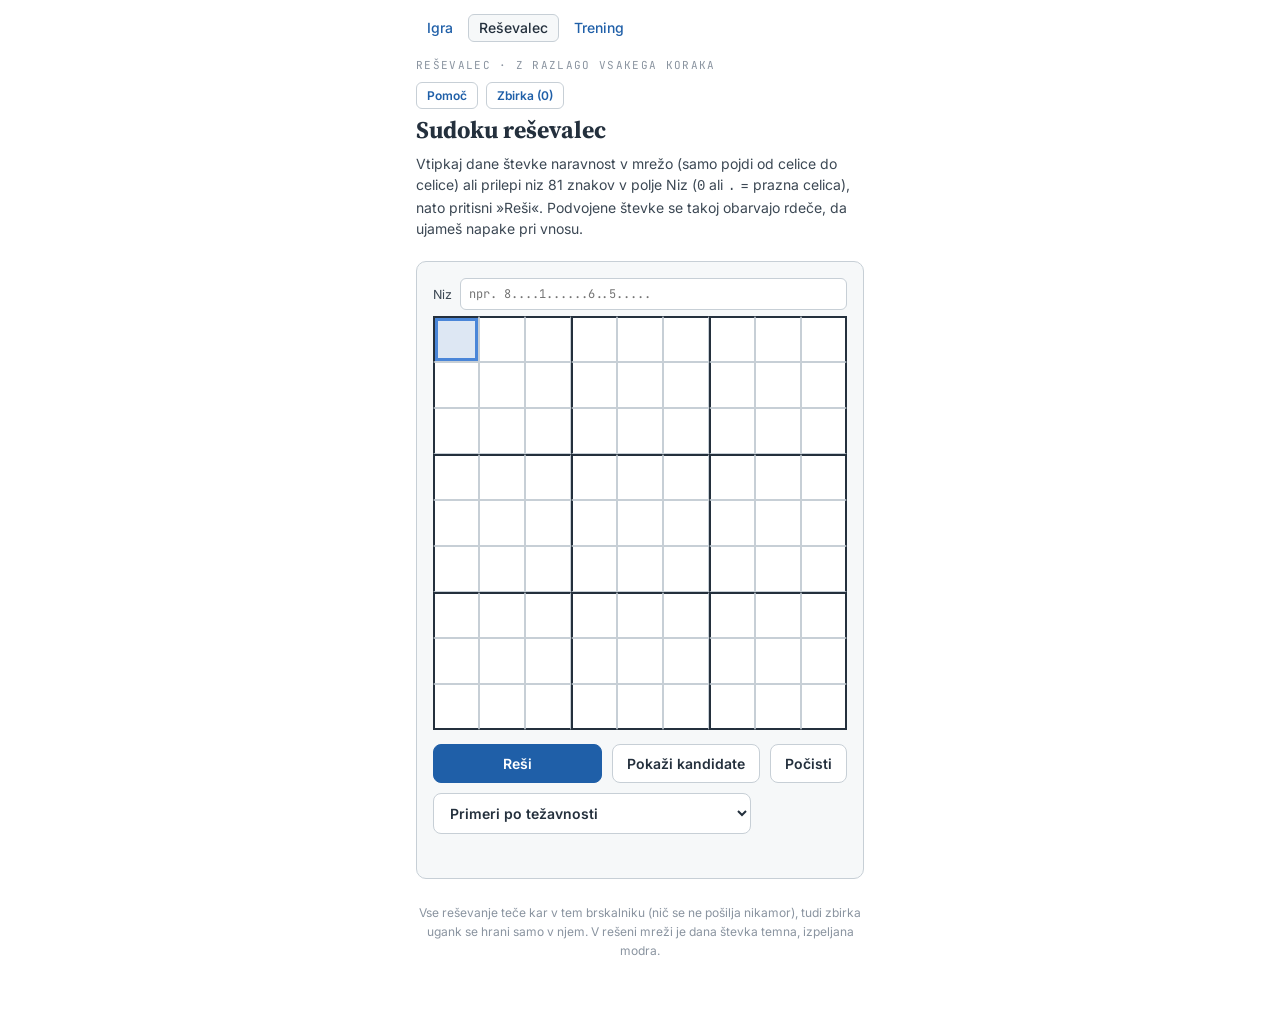
==== commit b9cc1f4e: "Naloga 11a, korak 1: imena in težavnost - 9 · Kratka X-veriga (prej Veriga ene števke), 11 · XY-kril" ====
--- a/app/index.html
+++ b/app/index.html
@@ -6,10 +6,10 @@
 <title>Sudoku reševalec</title>
 <link rel="preconnect" href="https://fonts.googleapis.com">
 <link href="https://fonts.googleapis.com/css2?family=JetBrains+Mono:wght@400;500;700&family=Source+Serif+4:opsz,wght@8..60,400;8..60,600;8..60,700&family=Inter:wght@400;500;600;700&display=swap" rel="stylesheet">
-<link rel="stylesheet" href="../shared/base.css?v=2026-10-12.1941">
-<link rel="stylesheet" href="../shared/zbirka.css?v=2026-10-12.1941">
-<link rel="stylesheet" href="../shared/pomoc.css?v=2026-10-12.1941">
-<link rel="stylesheet" href="app.css?v=2026-10-12.1941">
+<link rel="stylesheet" href="../shared/base.css?v=2026-10-18.1936">
+<link rel="stylesheet" href="../shared/zbirka.css?v=2026-10-18.1936">
+<link rel="stylesheet" href="../shared/pomoc.css?v=2026-10-18.1936">
+<link rel="stylesheet" href="app.css?v=2026-10-18.1936">
 </head>
 <body>
 
@@ -55,10 +55,7 @@
 
   <div class="card" id="results">
     <h2>Rešitev</h2>
-    <div class="legend-grid">
-      <span><b class="vz-dana">5</b>dana</span>
-      <span><b class="vz-izpeljana">5</b>izpeljana</span>
-    </div>
+    <p class="legend-grid"><b class="vz-dana">Temne</b> števke so začetek uganke, <b class="vz-izpeljana">modre</b> so rešitev.</p>
     <div id="solvedGrid"></div>
     <p class="cand-hint" style="margin-top:-6px;">Tapni mrežo za povečavo.</p>
     <div class="summary" id="summary"></div>
@@ -95,7 +92,7 @@
       <h2 id="libTitle">Zbirka ugank</h2>
       <button type="button" id="libClose" class="dialog-zapri" aria-label="Zapri">✕</button>
     </div>
-    <p class="cand-hint">Zbirka je ista kot v igri. Izvoz zapiše vse uganke v datoteko Markdown. Uvoz jih doda obstoječim – pri isti uganki ohrani obstoječi zapis in dopolni le manjkajoče podatke. Brisanje odstrani uganko skupaj s shranjenim napredkom v igri. Vgrajeni primeri (seznam »Primeri po težavnosti«) niso del zbirke in se vanjo ne shranijo.</p>
+    <p class="cand-hint">Zbirka je ista kot v igri. Z <b>Izvozi</b> in <b>Uvozi</b> jo preneseš na drugo napravo; pred <b>Izbriši vse</b> jo izvozi. Vgrajeni primeri niso del zbirke. Več v Pomoči.</p>
     <div class="lib-tools">
       <button type="button" id="libExport">Izvozi</button>
       <button type="button" id="libImport">Uvozi</button>
@@ -103,6 +100,7 @@
       <input type="file" id="libFile" accept=".md,.txt,text/markdown,text/plain" hidden>
     </div>
     <div id="libStatus" class="lib-status"></div>
+    <div id="libFiltri" class="zbirka-filtri" hidden></div>
     <ul id="libList" class="zbirka-seznam"></ul>
   </div>
 </div>
@@ -126,11 +124,13 @@
 
     <h3 class="navodila-razdelek">Zbirka ugank</h3>
     <p>Uganko z natanko eno rešitvijo reševalec po reševanju shrani v zbirko in ji izračuna težavnost; težavnost in opombo lahko spremeniš v kartici <b>Rešitev</b>. Zbirka je ista kot v igri – isti seznam in isto število na gumbu <b>Zbirka</b>. V oknu <b>Zbirka ugank</b> uganko odpreš ali izbrišeš, z <b>Izvozi</b> in <b>Uvozi</b> zbirko preneseš na drugo napravo. Vgrajeni primeri niso del zbirke.</p>
+    <p><b>Izvozi</b> zapiše vse uganke v datoteko Markdown, <b>Uvozi</b> jih doda obstoječim – pri isti uganki ohrani obstoječi zapis in dopolni le manjkajoče podatke. <b>Izbriši</b> pri uganki jo izbriše skupaj z njenim shranjenim napredkom v igri, <b>Izbriši vse</b> izbriše vso zbirko in ves shranjeni napredek; izbrisa ni mogoče razveljaviti, zato zbirko prej izvozi. Vgrajeni primeri (seznam <b>Primeri po težavnosti</b>) se v zbirko ne shranijo.</p>
+    <p>V oknu <b>Zbirka ugank</b> seznam zožiš z okenci <b>Težavnost</b>, <b>Stanje</b> in <b>Tehnika</b> in ga urediš z <b>Razvrsti</b> – enako kot v igri. Prazno okence pomeni, da filter ni vklopljen, filtri se seštevajo, <b>Počisti filtre</b> jih izklopi. Izbiro si brskalnik zapomni.</p>
 
     <h3 class="navodila-razdelek">Težavnost</h3>
-    <p>Težavnost uganke je najtežja raven tehnik, brez katere uganke ni mogoče rešiti:</p>
+    <p>Težavnost uganke določajo tehnike, brez katerih uganke ni mogoče rešiti:</p>
     <ul id="pomocStopnje" class="navodila-stopnje"></ul>
-    <p>Stopnja pove, katere tehnike zadoščajo. Reševalec lahko izbere drugo pot in uporabi druge tehnike – pri težki uganki na primer dve napredni, čeprav zadošča ena.</p>
+    <p>Stopnja pove, katere tehnike zadoščajo. Reševalec lahko izbere drugo pot in uporabi druge tehnike – pri težki uganki na primer dve tehniki 7–12, čeprav zadošča ena.</p>
     <p>Uganka, ki potrebuje tehnike, ki jih reševalec še ne pozna (brez ugibanja je ne reši), dobi <b>Presega tehnike</b>; reševalec jo reši s poskusom in protislovjem.</p>
 
     <h3 class="navodila-razdelek">Tehnike</h3>
@@ -141,15 +141,15 @@
 
 <footer class="note">Vse reševanje teče kar v tem brskalniku (nič se ne pošilja nikamor), tudi zbirka ugank se hrani samo v njem. V rešeni mreži je dana števka temna, izpeljana modra.</footer>
 
-<script src="../shared/engine.js?v=2026-10-12.1941"></script>
-<script src="../shared/stanje.js?v=2026-10-12.1941"></script>
-<script src="../shared/zbirka.js?v=2026-10-12.1941"></script>
-<script src="../shared/zbirka-ui.js?v=2026-10-12.1941"></script>
-<script src="../shared/generator.js?v=2026-10-12.1941"></script>
-<script src="../shared/pomoc.js?v=2026-10-12.1941"></script>
-<script src="../shared/sheme.js?v=2026-10-12.1941"></script>
-<script src="../shared/navigacija.js?v=2026-10-12.1941"></script>
-<script src="app.js?v=2026-10-12.1941"></script>
-<script src="zbirka.js?v=2026-10-12.1941"></script>
+<script src="../shared/engine.js?v=2026-10-18.1936"></script>
+<script src="../shared/stanje.js?v=2026-10-18.1936"></script>
+<script src="../shared/zbirka.js?v=2026-10-18.1936"></script>
+<script src="../shared/zbirka-ui.js?v=2026-10-18.1936"></script>
+<script src="../shared/generator.js?v=2026-10-18.1936"></script>
+<script src="../shared/pomoc.js?v=2026-10-18.1936"></script>
+<script src="../shared/sheme.js?v=2026-10-18.1936"></script>
+<script src="../shared/navigacija.js?v=2026-10-18.1936"></script>
+<script src="app.js?v=2026-10-18.1936"></script>
+<script src="zbirka.js?v=2026-10-18.1936"></script>
 </body>
 </html>
--- a/shared/base.css
+++ b/shared/base.css
@@ -34,7 +34,7 @@
      oznaka koraka .tag.t-expert in značka EKSPERTNA v treningu (kontrast 5,2). */
   --turq: #0B6B6B;
   --turq-bg: #D2EFEF;
-  /* Značka težavnosti »Ekstrem« (shared/zbirka.css): jasno turkizna podlaga s temno pisavo
+  /* Značka težavnosti »Ekstremna« (shared/zbirka.css): jasno turkizna podlaga s temno pisavo
      (6,5), opazno temnejša od --turq-bg (razmerje svetlosti 1,6). */
   --turq-dark: #6CC8C8;
   --turq-dark-ink: #05393A;
--- a/shared/zbirka.css
+++ b/shared/zbirka.css
@@ -30,7 +30,7 @@
    seznamom primerov v reševalcu. */
 .znacka-tezavnosti{ font-size:10.5px; padding:2px 7px; vertical-align:1px; }
 /* »Zelo težka« – vijolična kot »Težka« (.tag.t-advanced), a s srednje močno podlago in temno pisavo;
-   »Ekstrem« enako v turkizni (ekspertna raven, .tag.t-expert). */
+   »Ekstremna« enako v turkizni (tehnika 13, .tag.t-expert). */
 .tag.znacka-zelo-tezka{ background: var(--purple-dark); color: var(--purple-dark-ink); }
 .tag.znacka-ekstrem{ background: var(--turq-dark); color: var(--turq-dark-ink); }
 
--- a/shared/pomoc.css
+++ b/shared/pomoc.css
@@ -88,6 +88,8 @@
 .tehnike .tehnika-raven{ font-size:10px; vertical-align:1px; }
 .tehnike p{ margin:2px 0 0; }
 .tehnike p + p{ margin-top:4px; }
+/* Dodatna angleška imena pod imenom tehnike (1, 2, 9, 11 - naloga 11a, 1.3): pripis, manjše in sivo. */
+.tehnike .tehnika-druga{ margin-top:0; font-size:12.5px; color: var(--ink2); }
 /* Shema vzorca pod posledico (1-12), zložljivo, privzeto zaprto (faza 3a, korak 4). */
 .tehnike .tehnika-shema{ margin-top:4px; }
 .tehnike .tehnika-shema summary{ cursor:pointer; color:var(--blue); font-weight:600; font-size:13px; width:max-content; }
--- a/app/app.css
+++ b/app/app.css
@@ -218,15 +218,12 @@
   #solvedGrid div.was-solved{
     color: var(--blue);
   }
+  /* legenda nad rešitvijo - stavek, besedi »Temne« in »modre« v barvah števk rešitve */
   .legend-grid{
-    display:flex;
-    gap:16px;
     font-size:12.5px;
     color:var(--ink2);
     margin: -6px 0 14px;
   }
-  .legend-grid span{ display:inline-flex; align-items:center; gap:6px; }
-  .legend-grid b{ font-family:'JetBrains Mono', monospace; font-size:14px; }
   .legend-grid .vz-dana{ color:#000; font-weight:800; }
   .legend-grid .vz-izpeljana{ color: var(--blue); font-weight:700; }
   #solvedGrid div[data-c="0"]{ border-left: 2px solid var(--ink); }
